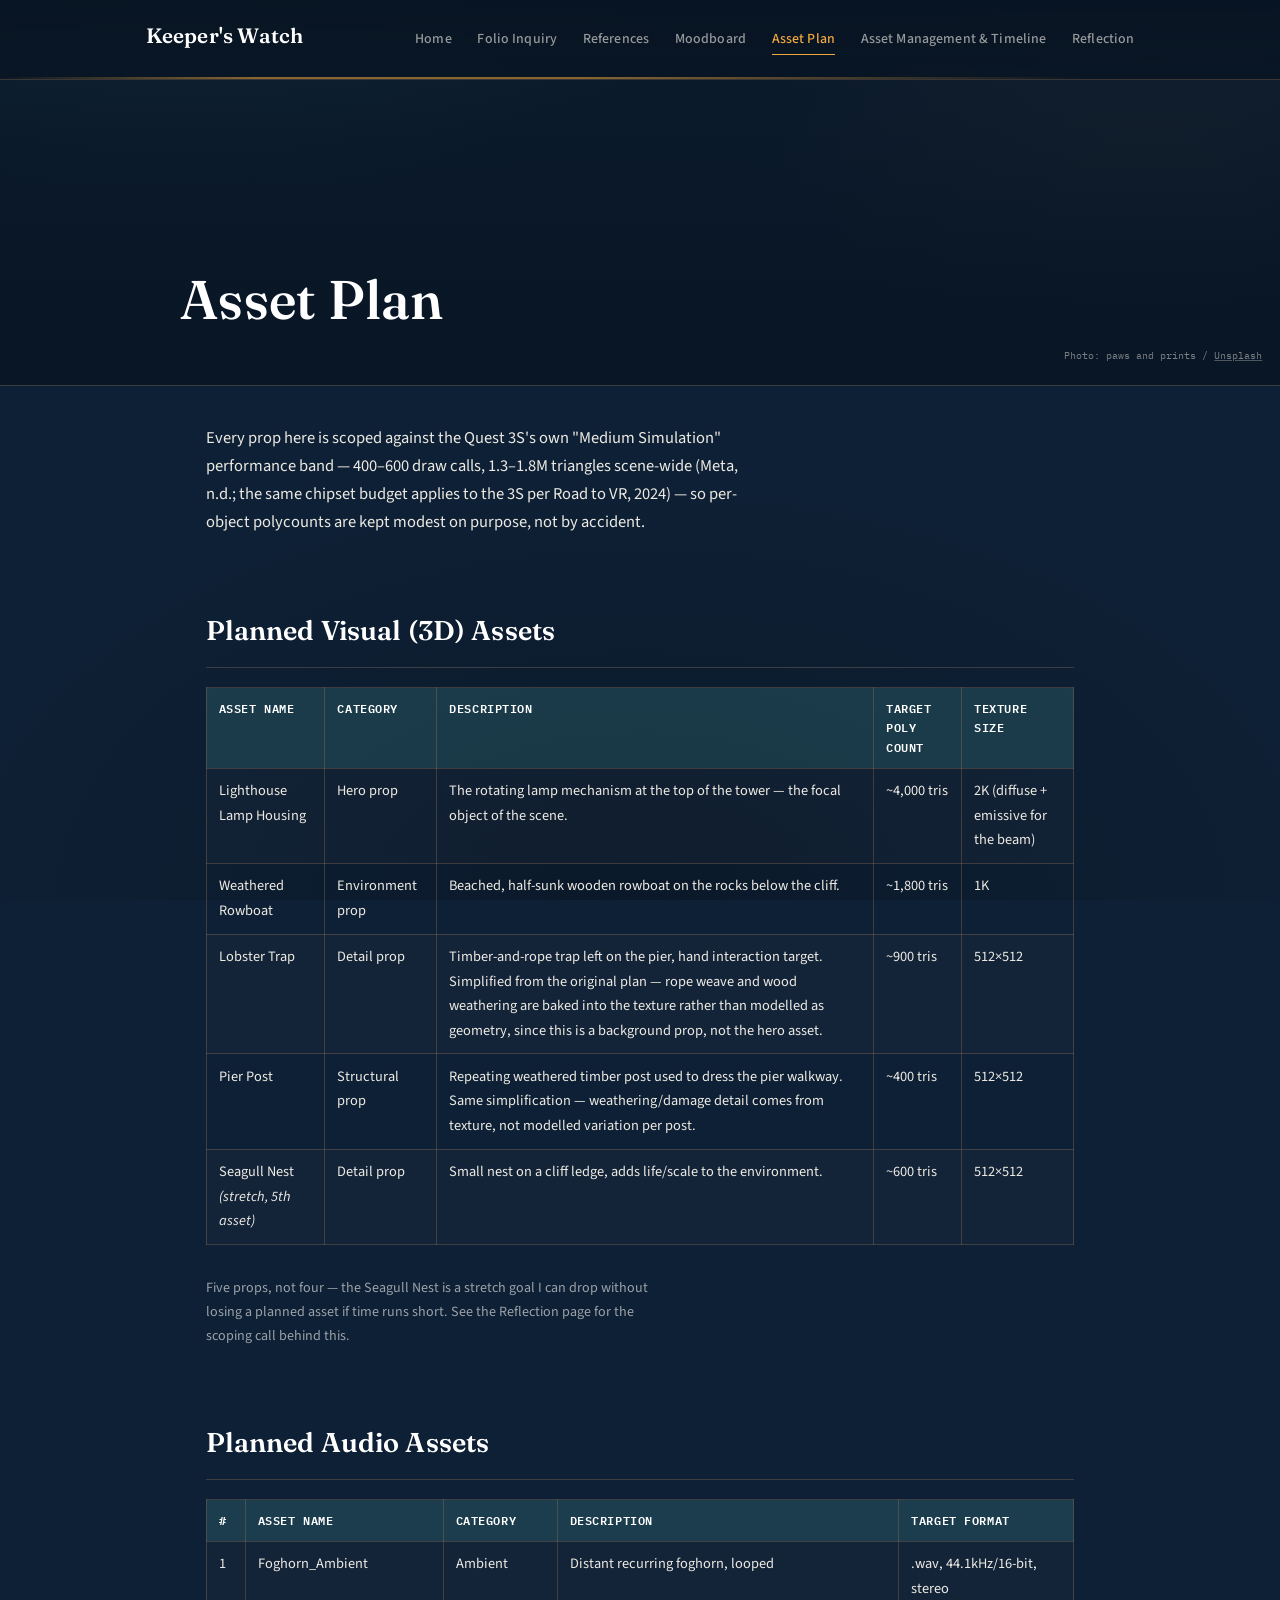
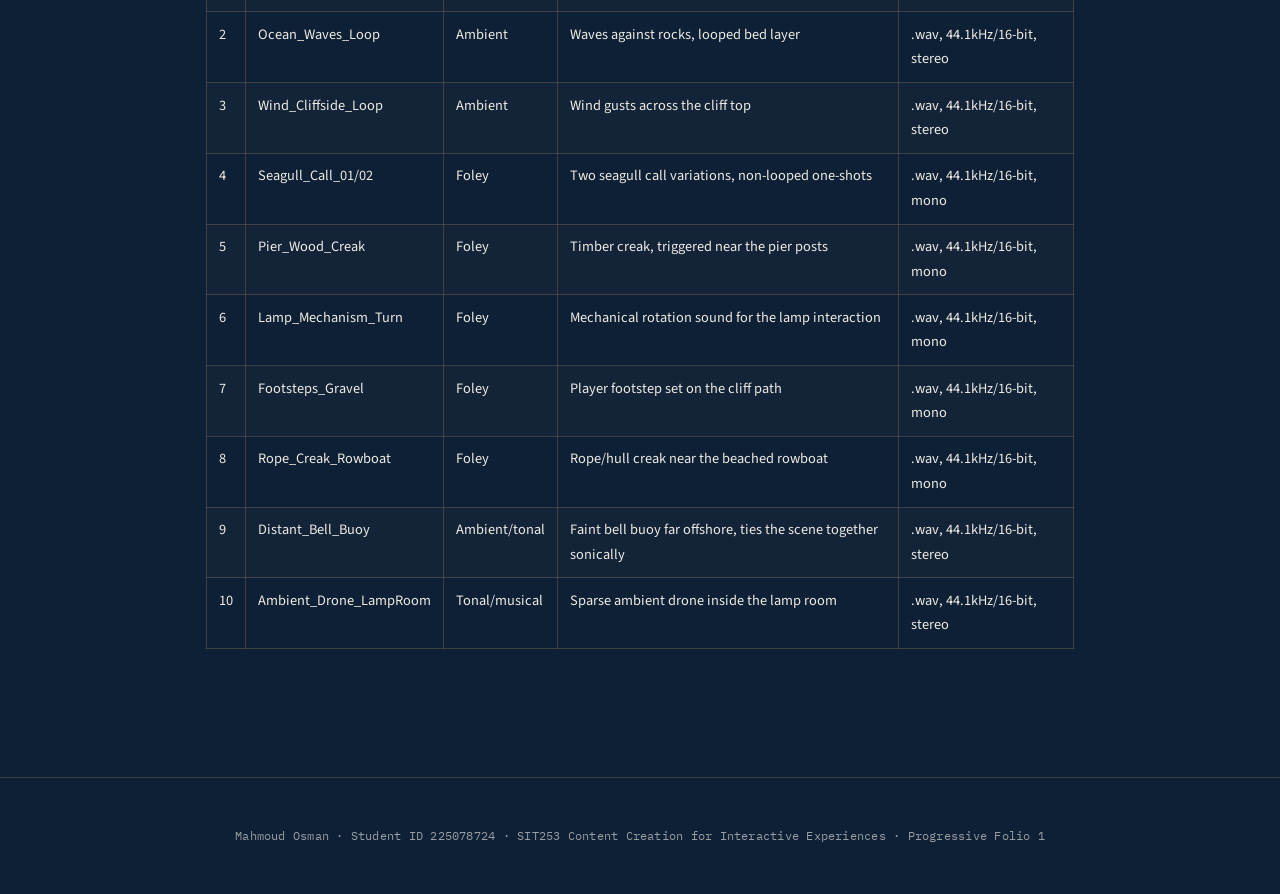
==== asset-plan.html @ 19df6f81 "Cut rubric-facing meta-commentary, reframe as planning content" ====
<!DOCTYPE html>
<html lang="en">
<head>
<meta charset="UTF-8">
<meta name="viewport" content="width=device-width, initial-scale=1.0">
<title>Asset Plan — Keeper's Watch</title>
<link rel="preconnect" href="https://fonts.googleapis.com">
<link href="https://fonts.googleapis.com/css2?family=Fraunces:opsz,wght@9..144,460;9..144,560;9..144,650&family=Source+Sans+3:wght@400;500;600&family=IBM+Plex+Mono:wght@400;500;600&display=swap" rel="stylesheet">
<link rel="stylesheet" href="style.css">
</head>
<body>
<header class="site-header">
  <nav class="site-nav">
    <a class="brand" href="index.html">Keeper's Watch</a>
    <ul>
      <li><a href="index.html">Home</a></li>
      <li><a href="inquiry.html">Folio Inquiry</a></li>
      <li><a href="references.html">References</a></li>
      <li><a href="moodboard.html">Moodboard</a></li>
      <li><a class="current" href="asset-plan.html">Asset Plan</a></li>
      <li><a href="timeline.html">Asset Management &amp; Timeline</a></li>
      <li><a href="reflection.html">Reflection</a></li>
    </ul>
  </nav>
  <div class="beam-rule"></div>
</header>

<section class="photo-hero page" style="background-image:url('https://images.unsplash.com/photo-1767730794811-cdeb9c786f22?w=2200&q=80&fm=jpg&fit=crop');">
  <div class="inner"><h1>Asset Plan</h1></div>
  <p class="photo-credit">Photo: paws and prints / <a href="https://unsplash.com/photos/waves-crashing-against-weathered-posts-on-a-beach-9SLoQWoGScs" target="_blank" rel="noopener">Unsplash</a></p>
</section>

<main class="wrap">
  <p style="margin-top:2.4rem;">Every prop here is scoped against the Quest 3S's own "Medium Simulation" performance band — 400–600 draw calls, 1.3–1.8M triangles scene-wide (Meta, n.d.; the same chipset budget applies to the 3S per Road to VR, 2024) — so per-object polycounts are kept modest on purpose, not by accident.</p>

  <h2>Planned Visual (3D) Assets</h2>
  <table>
    <tr><th>Asset name</th><th>Category</th><th>Description</th><th>Target poly count</th><th>Texture size</th></tr>
    <tr>
      <td>Lighthouse Lamp Housing</td><td>Hero prop</td>
      <td>The rotating lamp mechanism at the top of the tower — the focal object of the scene.</td>
      <td>~4,000 tris</td><td>2K (diffuse + emissive for the beam)</td>
    </tr>
    <tr>
      <td>Weathered Rowboat</td><td>Environment prop</td>
      <td>Beached, half-sunk wooden rowboat on the rocks below the cliff.</td>
      <td>~1,800 tris</td><td>1K</td>
    </tr>
    <tr>
      <td>Lobster Trap</td><td>Detail prop</td>
      <td>Timber-and-rope trap left on the pier, hand interaction target. Simplified from the original plan — rope weave and wood weathering are baked into the texture rather than modelled as geometry, since this is a background prop, not the hero asset.</td>
      <td>~900 tris</td><td>512×512</td>
    </tr>
    <tr>
      <td>Pier Post</td><td>Structural prop</td>
      <td>Repeating weathered timber post used to dress the pier walkway. Same simplification — weathering/damage detail comes from texture, not modelled variation per post.</td>
      <td>~400 tris</td><td>512×512</td>
    </tr>
    <tr>
      <td>Seagull Nest <em>(stretch, 5th asset)</em></td><td>Detail prop</td>
      <td>Small nest on a cliff ledge, adds life/scale to the environment.</td>
      <td>~600 tris</td><td>512×512</td>
    </tr>
  </table>
  <p style="font-size:0.88rem;color:rgba(217,217,217,0.7)">Five props, not four — the Seagull Nest is a stretch goal I can drop without losing a planned asset if time runs short. See the Reflection page for the scoping call behind this.</p>

  <h2>Planned Audio Assets</h2>
  <table>
    <tr><th>#</th><th>Asset name</th><th>Category</th><th>Description</th><th>Target format</th></tr>
    <tr><td>1</td><td>Foghorn_Ambient</td><td>Ambient</td><td>Distant recurring foghorn, looped</td><td>.wav, 44.1kHz/16-bit, stereo</td></tr>
    <tr><td>2</td><td>Ocean_Waves_Loop</td><td>Ambient</td><td>Waves against rocks, looped bed layer</td><td>.wav, 44.1kHz/16-bit, stereo</td></tr>
    <tr><td>3</td><td>Wind_Cliffside_Loop</td><td>Ambient</td><td>Wind gusts across the cliff top</td><td>.wav, 44.1kHz/16-bit, stereo</td></tr>
    <tr><td>4</td><td>Seagull_Call_01/02</td><td>Foley</td><td>Two seagull call variations, non-looped one-shots</td><td>.wav, 44.1kHz/16-bit, mono</td></tr>
    <tr><td>5</td><td>Pier_Wood_Creak</td><td>Foley</td><td>Timber creak, triggered near the pier posts</td><td>.wav, 44.1kHz/16-bit, mono</td></tr>
    <tr><td>6</td><td>Lamp_Mechanism_Turn</td><td>Foley</td><td>Mechanical rotation sound for the lamp interaction</td><td>.wav, 44.1kHz/16-bit, mono</td></tr>
    <tr><td>7</td><td>Footsteps_Gravel</td><td>Foley</td><td>Player footstep set on the cliff path</td><td>.wav, 44.1kHz/16-bit, mono</td></tr>
    <tr><td>8</td><td>Rope_Creak_Rowboat</td><td>Foley</td><td>Rope/hull creak near the beached rowboat</td><td>.wav, 44.1kHz/16-bit, mono</td></tr>
    <tr><td>9</td><td>Distant_Bell_Buoy</td><td>Ambient/tonal</td><td>Faint bell buoy far offshore, ties the scene together sonically</td><td>.wav, 44.1kHz/16-bit, stereo</td></tr>
    <tr><td>10</td><td>Ambient_Drone_LampRoom</td><td>Tonal/musical</td><td>Sparse ambient drone inside the lamp room</td><td>.wav, 44.1kHz/16-bit, stereo</td></tr>
  </table>
</main>

<footer class="site-footer">
  Mahmoud Osman · Student ID 225078724 · SIT253 Content Creation for Interactive Experiences · Progressive Folio 1
</footer>
</body>
</html>
---- style.css ----
:root {
  --ground: #0E2035;
  --panel: #16314B;
  --panel-light: #1F3F5C;
  --ink: #081422;
  --teal: #4FA3A6;
  --teal-dim: rgba(79,163,166,0.22);
  --fog: #EDEAE3;
  --fog-dim: rgba(237,234,227,0.62);
  --amber: #F0A93E;
  --amber-soft: rgba(240,169,62,0.16);
  --brown: #A47C5A;
  --brown-line: rgba(164,124,90,0.32);

  --display: 'Fraunces', Georgia, serif;
  --body: 'Source Sans 3', -apple-system, Segoe UI, sans-serif;
  --mono: 'IBM Plex Mono', 'Courier New', monospace;
}

* { box-sizing: border-box; }

body {
  margin: 0;
  color: var(--fog);
  font-family: var(--body);
  font-size: 16.5px;
  line-height: 1.7;
  background-color: var(--ground);
  background-image:
    radial-gradient(ellipse 900px 500px at 15% -10%, rgba(79,163,166,0.14), transparent 60%),
    radial-gradient(ellipse 700px 400px at 90% 15%, rgba(240,169,62,0.06), transparent 55%),
    radial-gradient(ellipse 1000px 600px at 50% 100%, rgba(8,20,34,0.6), transparent 70%);
  background-attachment: fixed;
}

h1, h2, h3, h4 {
  font-family: var(--display);
  color: #fff;
  font-weight: 600;
  font-optical-sizing: auto;
  text-wrap: balance;
  letter-spacing: 0.005em;
}

h1 { font-size: clamp(2.4rem, 5vw, 3.4rem); margin: 0 0 0.25em; font-weight: 560; }
h2 {
  font-size: 1.7rem;
  margin-top: 2.6em;
  margin-bottom: 0.7em;
  padding-bottom: 0.5em;
  border-bottom: 1px solid var(--brown-line);
  display: flex; align-items: baseline; gap: 0.6em;
}
h3 { font-size: 1.2rem; color: var(--amber); font-weight: 600; margin: 1.6em 0 0.5em; }

p { max-width: 68ch; }
main.wrap p, main.wrap li { max-width: 68ch; }

a { color: var(--amber); text-decoration-color: rgba(240,169,62,0.4); }
a:hover { color: #fff; text-decoration-color: #fff; }

.wrap { max-width: 920px; margin: 0 auto; padding: 0 1.6rem 6rem; }

header.site-header {
  background: linear-gradient(180deg, rgba(8,20,34,0.96), rgba(8,20,34,0.88));
  backdrop-filter: blur(6px);
  position: sticky; top: 0; z-index: 10;
  border-bottom: 1px solid var(--brown-line);
}

.beam-rule {
  height: 2px;
  background: linear-gradient(90deg, transparent, var(--amber) 20%, var(--amber) 45%, transparent 85%);
  opacity: 0.55;
}

nav.site-nav {
  max-width: 1040px;
  margin: 0 auto;
  display: flex;
  align-items: baseline;
  justify-content: space-between;
  padding: 1.15rem 1.6rem;
  flex-wrap: wrap;
  gap: 0.6rem 1.6rem;
}

nav.site-nav .brand {
  font-family: var(--display);
  font-size: 1.3rem;
  font-weight: 600;
  color: #fff;
  text-decoration: none;
  white-space: nowrap;
  letter-spacing: 0.01em;
}
nav.site-nav .brand:hover { color: var(--amber); }

nav.site-nav ul {
  list-style: none;
  display: flex;
  align-items: baseline;
  gap: 1.6rem;
  margin: 0; padding: 0;
  flex-wrap: wrap;
  font-family: var(--body);
}

nav.site-nav a {
  position: relative;
  text-decoration: none;
  color: var(--fog-dim);
  font-size: 0.87rem;
  font-weight: 500;
  letter-spacing: 0.01em;
  padding-bottom: 0.3rem;
}
nav.site-nav a.current { color: var(--amber); }
nav.site-nav a.current::after {
  content: '';
  position: absolute; left: 0; right: 0; bottom: -0.05rem;
  height: 1px;
  background: var(--amber);
}
nav.site-nav a:hover { color: #fff; }

.photo-hero {
  position: relative;
  overflow: hidden;
  border-bottom: 1px solid var(--brown-line);
  background-size: cover;
  background-position: center;
}
.photo-hero::before {
  content: '';
  position: absolute; inset: 0;
  background: linear-gradient(180deg, rgba(8,20,34,0.5) 0%, rgba(8,20,34,0.86) 90%);
}
.photo-hero .inner { position: relative; z-index: 1; width: 100%; }

.photo-hero.home {
  min-height: 66vh;
  display: flex; align-items: center; justify-content: center;
  text-align: center;
  padding: 4rem 1.6rem;
}
.photo-hero.home .inner { max-width: 640px; }

.photo-hero.page {
  min-height: 34vh;
  display: flex; align-items: flex-end;
  padding: 3.2rem 1.6rem 2.4rem;
}
.photo-hero.page .inner { max-width: 920px; margin: 0 auto; }
.photo-hero.page h1 { margin: 0; }

.photo-credit {
  position: absolute; z-index: 2;
  right: 1.1rem; bottom: 0.65rem;
  font-family: var(--mono);
  font-size: 0.64rem;
  color: rgba(237,234,227,0.5);
}
.photo-credit a { color: inherit; text-decoration: underline; text-decoration-color: rgba(237,234,227,0.3); }
.photo-credit a:hover { color: var(--amber); }

.hero {
  position: relative;
  padding: 6rem 1.6rem 4rem;
  text-align: center;
  overflow: hidden;
  border-bottom: 1px solid var(--brown-line);
}

.hero .sweep {
  position: absolute;
  inset: -20% -10% auto -10%;
  height: 140%;
  background: conic-gradient(from 200deg at 50% 0%, transparent 0deg, rgba(240,169,62,0.16) 8deg, transparent 20deg, transparent 360deg);
  animation: sweep 14s linear infinite;
  pointer-events: none;
}
@keyframes sweep {
  from { transform: rotate(0deg); }
  to { transform: rotate(360deg); }
}
@media (prefers-reduced-motion: reduce) {
  .hero .sweep { animation: none; }
}

.hero .inner { position: relative; z-index: 1; }

.hero p.tagline {
  max-width: 600px;
  margin: 0 auto;
  color: var(--fog);
  font-size: 1.12rem;
}

.hero .meta {
  margin: 1.7rem auto 0;
  max-width: 460px;
  font-family: var(--mono);
  font-size: 0.74rem;
  color: var(--fog-dim);
  letter-spacing: 0.08em;
  text-transform: uppercase;
  text-align: center;
}

table {
  width: 100%;
  border-collapse: collapse;
  margin: 1.2rem 0 2rem;
  font-size: 0.9rem;
}

th, td {
  border: 1px solid var(--brown-line);
  padding: 0.65rem 0.75rem;
  text-align: left;
  vertical-align: top;
}

th {
  background: var(--teal-dim);
  color: #fff;
  font-family: var(--mono);
  font-size: 0.72rem;
  letter-spacing: 0.05em;
  text-transform: uppercase;
  font-weight: 600;
}

tr:nth-child(even) td { background: rgba(255,255,255,0.02); }
td:has(code), td.num { font-family: var(--mono); font-variant-numeric: tabular-nums; }

.callout {
  background: var(--teal-dim);
  border-left: 3px solid var(--teal);
  padding: 1rem 1.3rem;
  border-radius: 6px;
  margin: 1.4rem 0;
  font-size: 0.95rem;
}

.placeholder {
  background: var(--amber-soft);
  border: 1px dashed rgba(240,169,62,0.5);
  border-radius: 6px;
  padding: 1.5rem;
  text-align: center;
  color: var(--fog-dim);
  font-size: 0.88rem;
  margin: 1.2rem 0 2.2rem;
}

.swatches { display: flex; flex-wrap: wrap; gap: 1.1rem; margin: 1.6rem 0 2.2rem; }
.swatch { width: 140px; }
.swatch .chip { height: 68px; border-radius: 6px; margin-bottom: 0.5rem; border: 1px solid rgba(255,255,255,0.14); }
.swatch code { font-family: var(--mono); font-size: 0.74rem; color: var(--fog-dim); }
.swatch .label { font-size: 0.85rem; color: #fff; font-family: var(--body); }

.sonic-row {
  display: grid;
  grid-template-columns: 1fr 1fr;
  gap: 1rem;
  border: 1px solid var(--brown-line);
  border-left: 2px solid var(--teal);
  border-radius: 6px;
  padding: 1.1rem 1.3rem;
  margin-bottom: 1rem;
  align-items: center;
}
.sonic-row .visual { color: #fff; font-family: var(--display); font-size: 1.15rem; }
.sonic-row .cat { color: var(--amber); font-family: var(--mono); font-size: 0.7rem; text-transform: uppercase; letter-spacing: 0.07em; }

.tree-wrap { overflow-x: auto; }
pre.tree {
  background: var(--ink);
  border: 1px solid var(--brown-line);
  border-radius: 6px;
  padding: 1.3rem;
  font-family: var(--mono);
  font-size: 0.83rem;
  color: var(--fog);
  line-height: 1.55;
}

.status-due { color: var(--amber); font-weight: 600; font-family: var(--mono); font-size: 0.85em; letter-spacing: 0.02em; }

.ref-list p { margin: 0 0 1.2em; padding-left: 1.7em; text-indent: -1.7em; font-size: 0.93rem; max-width: none; }

footer.site-footer {
  text-align: center;
  padding: 3rem 1.6rem;
  font-family: var(--mono);
  font-size: 0.72rem;
  letter-spacing: 0.02em;
  color: var(--fog-dim);
  border-top: 1px solid var(--brown-line);
}

@media (max-width: 640px) {
  nav.site-nav ul { gap: 0.8rem 1rem; }
  .hero { padding: 4rem 1.2rem 3rem; }
}
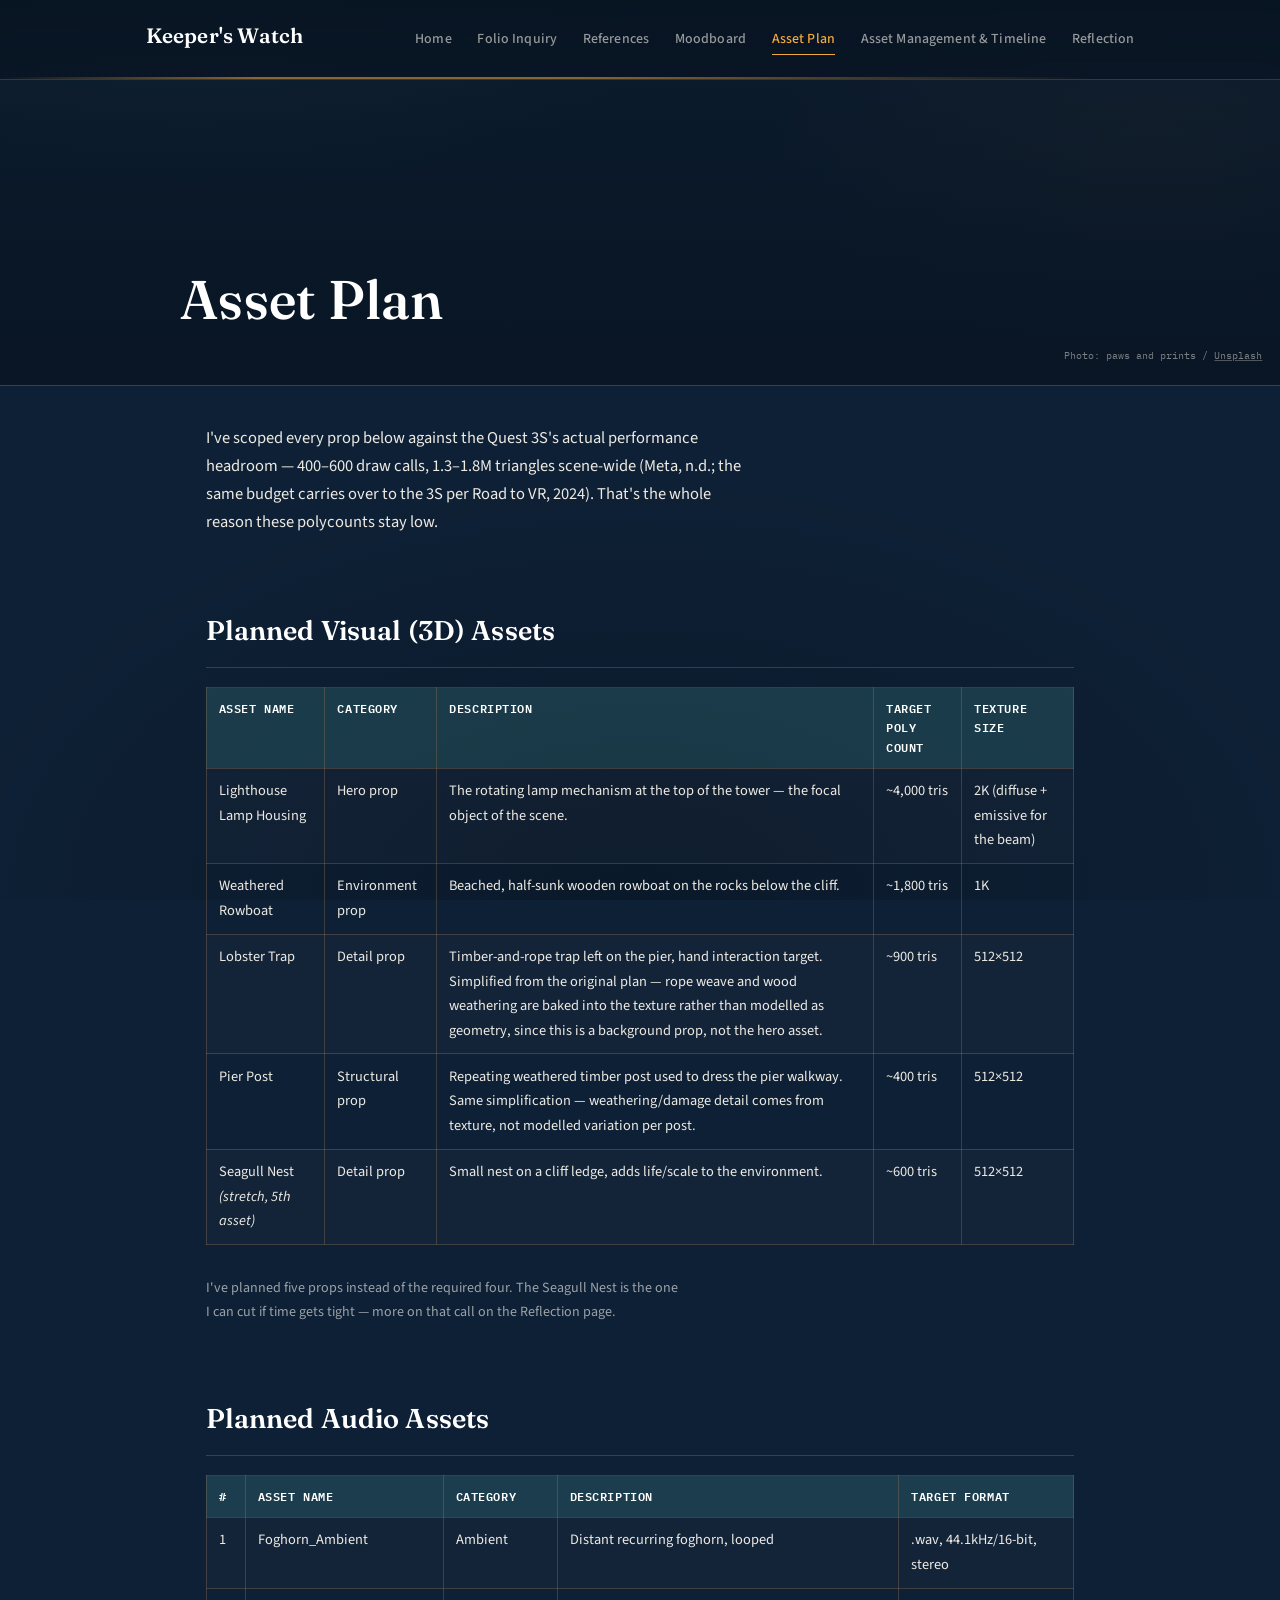
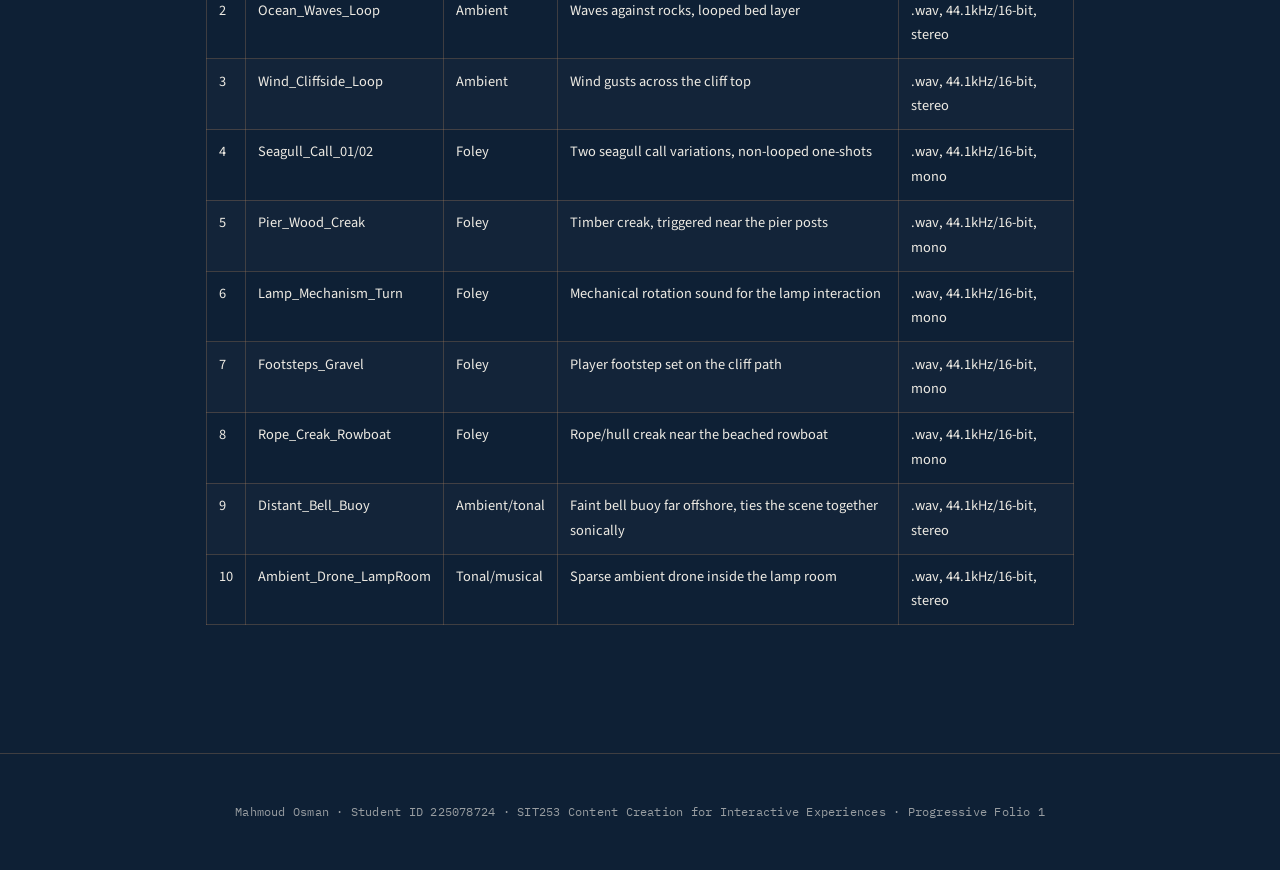
==== commit a71cbf5f: "Rewrite stiff/AI-sounding lines into natural first-person voice" ====
--- a/asset-plan.html
+++ b/asset-plan.html
@@ -31,7 +31,7 @@
 </section>
 
 <main class="wrap">
-  <p style="margin-top:2.4rem;">Every prop here is scoped against the Quest 3S's own "Medium Simulation" performance band — 400–600 draw calls, 1.3–1.8M triangles scene-wide (Meta, n.d.; the same chipset budget applies to the 3S per Road to VR, 2024) — so per-object polycounts are kept modest on purpose, not by accident.</p>
+  <p style="margin-top:2.4rem;">I've scoped every prop below against the Quest 3S's actual performance headroom — 400–600 draw calls, 1.3–1.8M triangles scene-wide (Meta, n.d.; the same budget carries over to the 3S per Road to VR, 2024). That's the whole reason these polycounts stay low.</p>
 
   <h2>Planned Visual (3D) Assets</h2>
   <table>
@@ -62,7 +62,7 @@
       <td>~600 tris</td><td>512×512</td>
     </tr>
   </table>
-  <p style="font-size:0.88rem;color:rgba(217,217,217,0.7)">Five props, not four — the Seagull Nest is a stretch goal I can drop without losing a planned asset if time runs short. See the Reflection page for the scoping call behind this.</p>
+  <p style="font-size:0.88rem;color:rgba(217,217,217,0.7)">I've planned five props instead of the required four. The Seagull Nest is the one I can cut if time gets tight — more on that call on the Reflection page.</p>
 
   <h2>Planned Audio Assets</h2>
   <table>
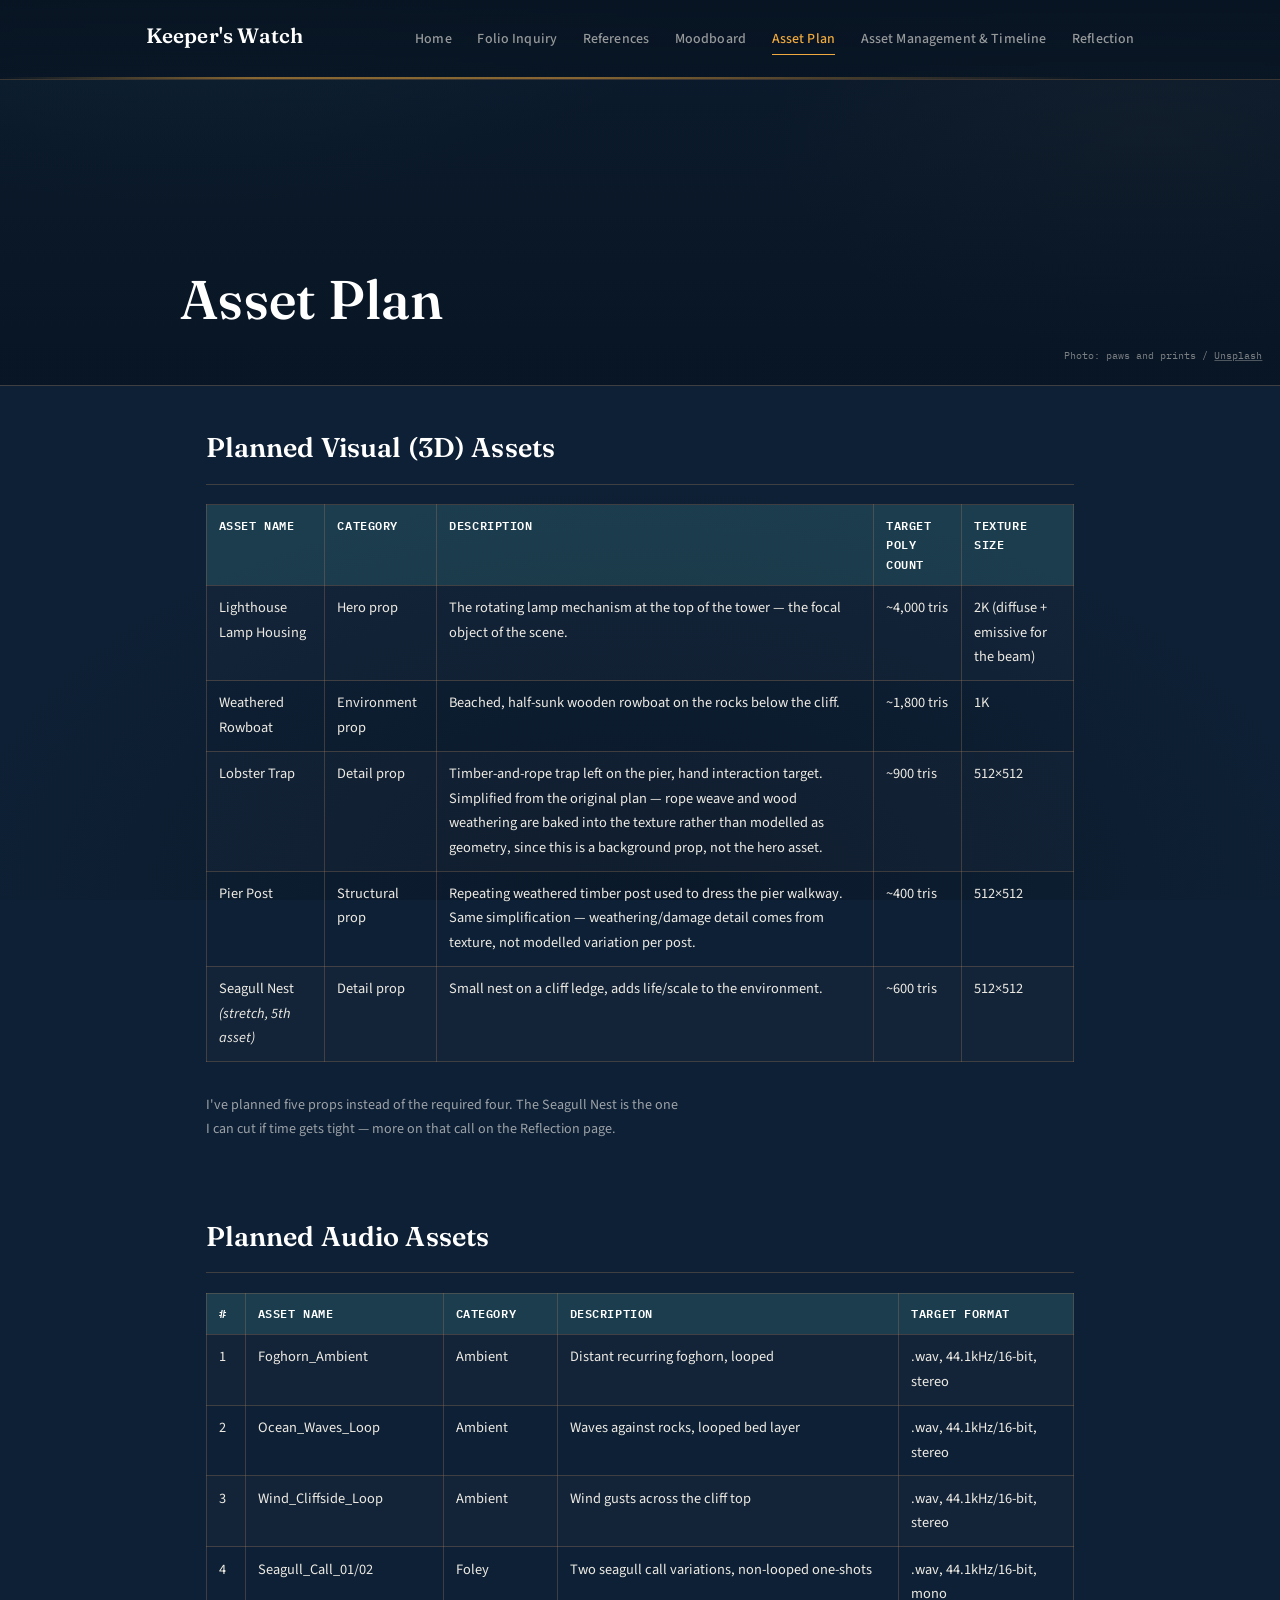
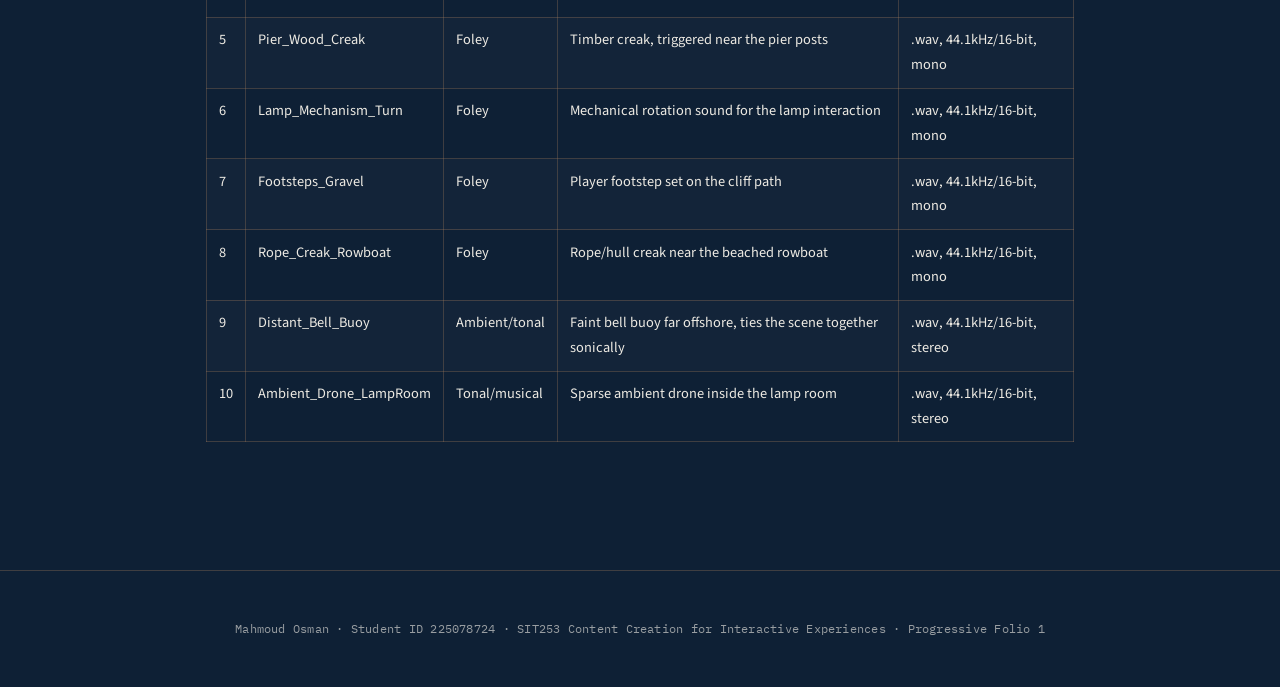
==== commit 57238e4a: "Remove redundant asset-plan intro, fix moodboard phrasing and dangling cross-ref" ====
--- a/asset-plan.html
+++ b/asset-plan.html
@@ -31,9 +31,7 @@
 </section>
 
 <main class="wrap">
-  <p style="margin-top:2.4rem;">I've scoped every prop below against the Quest 3S's actual performance headroom — 400–600 draw calls, 1.3–1.8M triangles scene-wide (Meta, n.d.; the same budget carries over to the 3S per Road to VR, 2024). That's the whole reason these polycounts stay low.</p>
-
-  <h2>Planned Visual (3D) Assets</h2>
+  <h2 style="margin-top:2.4rem;">Planned Visual (3D) Assets</h2>
   <table>
     <tr><th>Asset name</th><th>Category</th><th>Description</th><th>Target poly count</th><th>Texture size</th></tr>
     <tr>
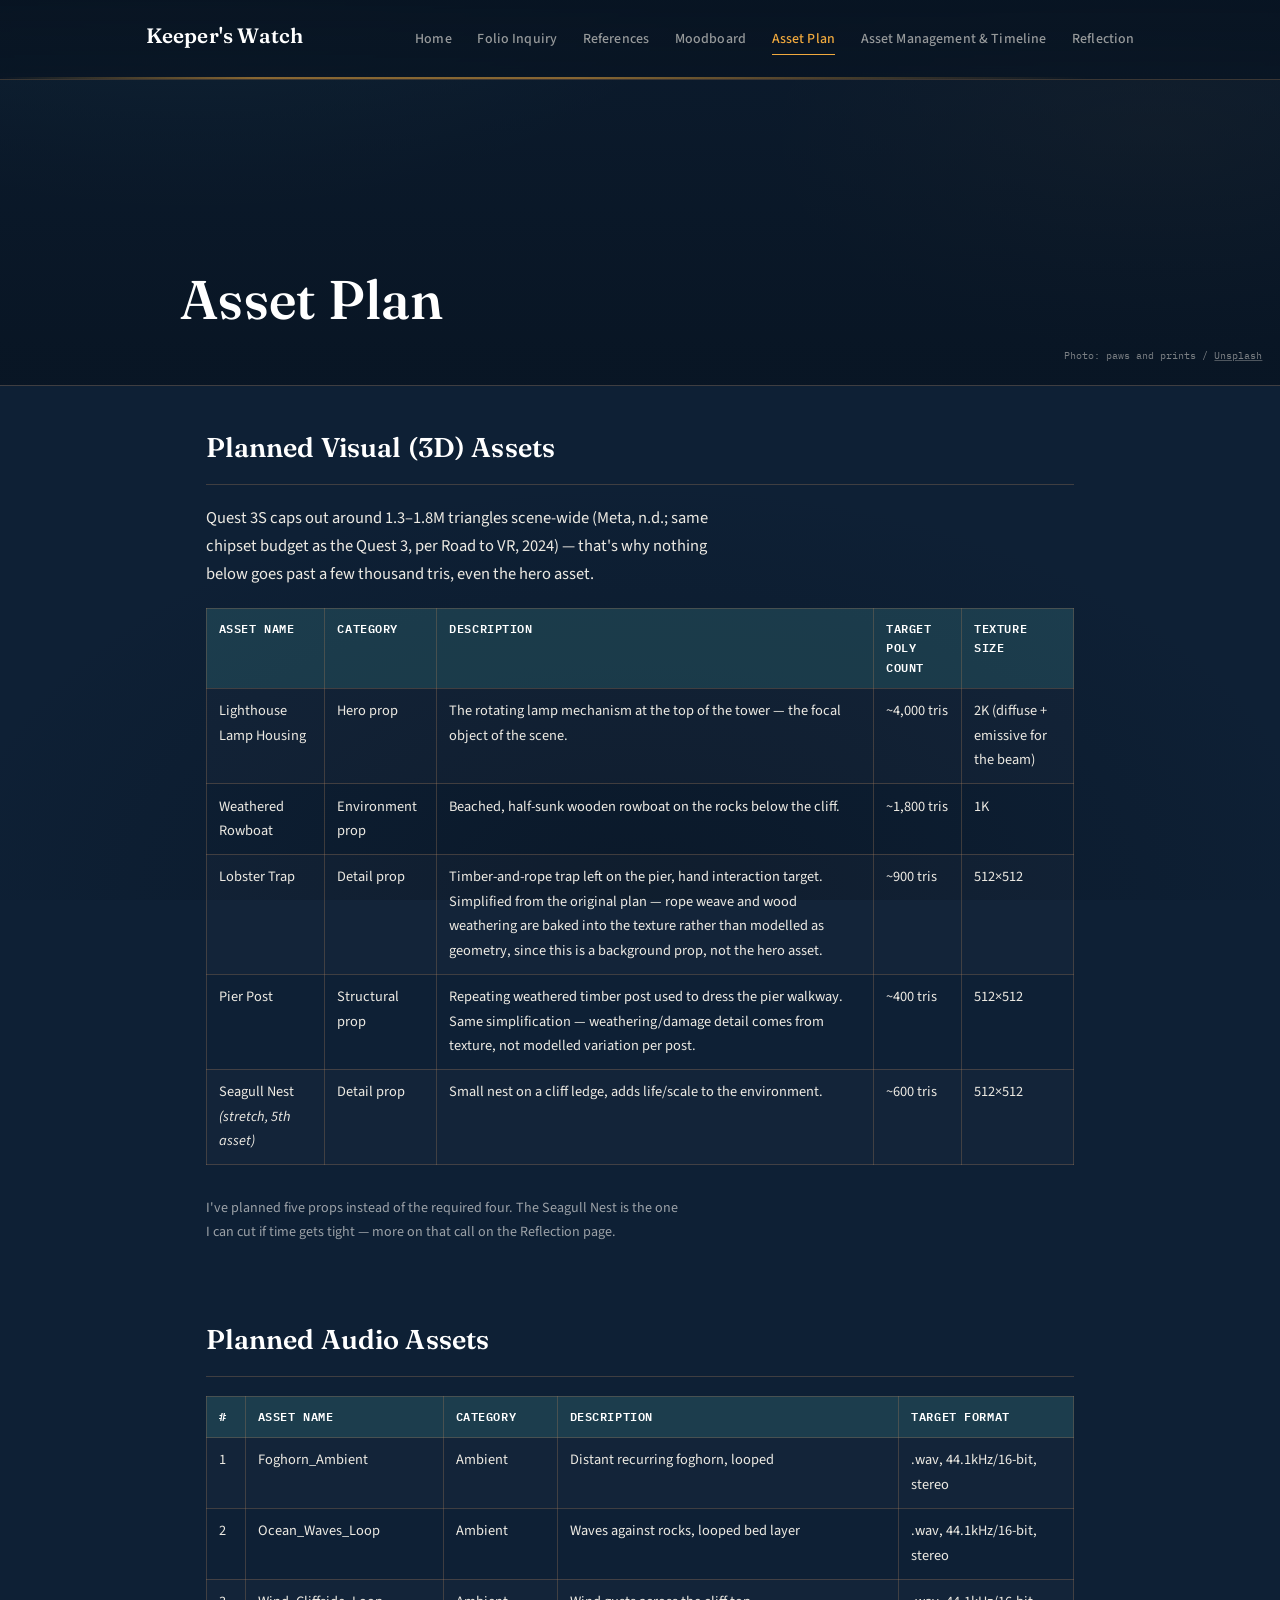
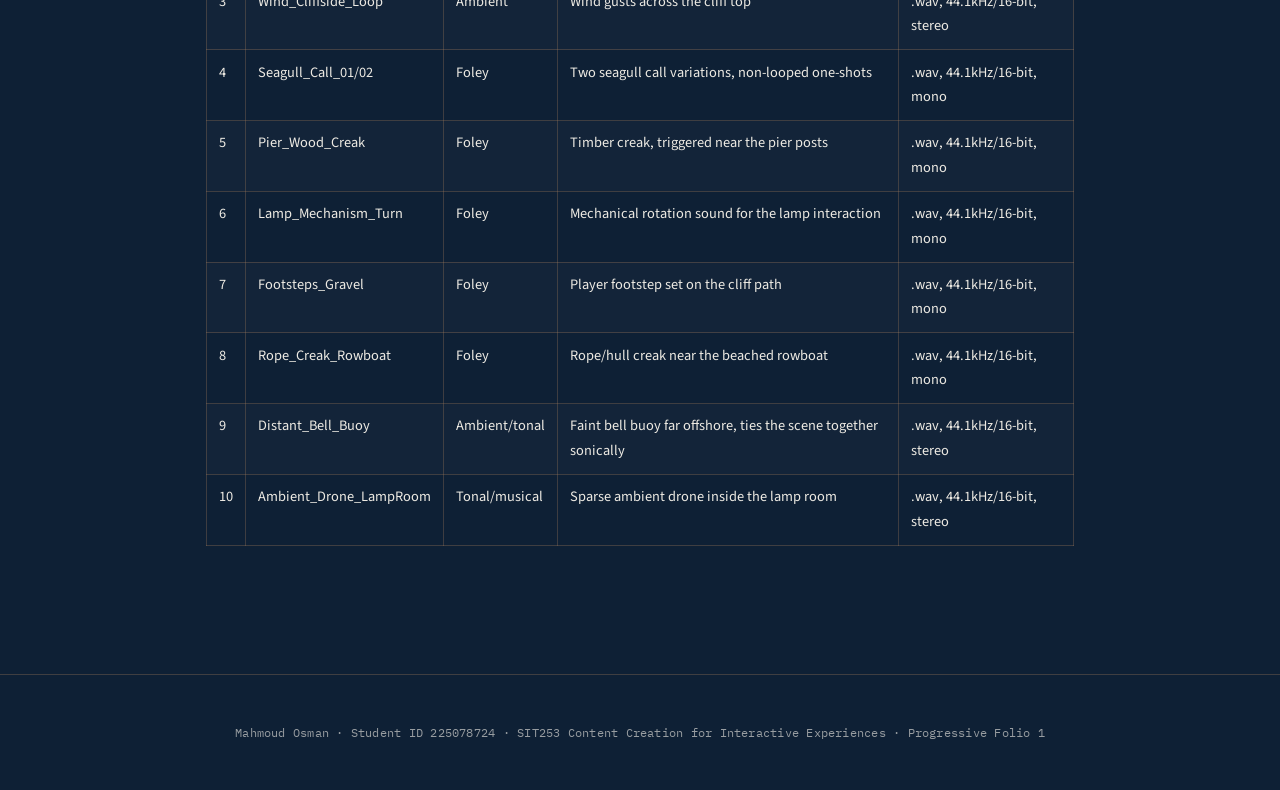
==== commit 5b960f38: "Add real visual moodboard image grid, verify sonic licences, per-source reference notes, re-add poly" ====
--- a/asset-plan.html
+++ b/asset-plan.html
@@ -32,6 +32,7 @@
 
 <main class="wrap">
   <h2 style="margin-top:2.4rem;">Planned Visual (3D) Assets</h2>
+  <p>Quest 3S caps out around 1.3–1.8M triangles scene-wide (Meta, n.d.; same chipset budget as the Quest 3, per Road to VR, 2024) — that's why nothing below goes past a few thousand tris, even the hero asset.</p>
   <table>
     <tr><th>Asset name</th><th>Category</th><th>Description</th><th>Target poly count</th><th>Texture size</th></tr>
     <tr>
--- a/style.css
+++ b/style.css
@@ -255,6 +255,27 @@
   margin: 1.2rem 0 2.2rem;
 }
 
+.moodboard-grid {
+  display: grid;
+  grid-template-columns: repeat(auto-fit, minmax(200px, 1fr));
+  gap: 1rem;
+  margin: 1.4rem 0 2rem;
+}
+.moodboard-item {
+  border: 1px solid var(--brown-line);
+  border-radius: 6px;
+  overflow: hidden;
+  background: var(--panel);
+}
+.moodboard-item img { display: block; width: 100%; height: 190px; object-fit: cover; }
+.moodboard-item .cap {
+  padding: 0.7rem 0.85rem;
+  font-size: 0.8rem;
+  color: var(--fog-dim);
+}
+.moodboard-item .cap strong { color: #fff; display: block; font-size: 0.82rem; margin-bottom: 0.15rem; }
+.moodboard-item .cap a { font-size: 0.72rem; }
+
 .swatches { display: flex; flex-wrap: wrap; gap: 1.1rem; margin: 1.6rem 0 2.2rem; }
 .swatch { width: 140px; }
 .swatch .chip { height: 68px; border-radius: 6px; margin-bottom: 0.5rem; border: 1px solid rgba(255,255,255,0.14); }
@@ -289,7 +310,17 @@
 
 .status-due { color: var(--amber); font-weight: 600; font-family: var(--mono); font-size: 0.85em; letter-spacing: 0.02em; }
 
-.ref-list p { margin: 0 0 1.2em; padding-left: 1.7em; text-indent: -1.7em; font-size: 0.93rem; max-width: none; }
+.ref-list p { margin: 0 0 0.3em; padding-left: 1.7em; text-indent: -1.7em; font-size: 0.93rem; max-width: none; }
+.ref-list p.ref-note {
+  padding-left: 1.7em;
+  text-indent: 0;
+  margin: 0 0 1.4em;
+  font-size: 0.86rem;
+  color: var(--fog-dim);
+  border-left: 2px solid var(--teal-dim);
+  padding-left: 1rem;
+  margin-left: 1.7em;
+}
 
 footer.site-footer {
   text-align: center;
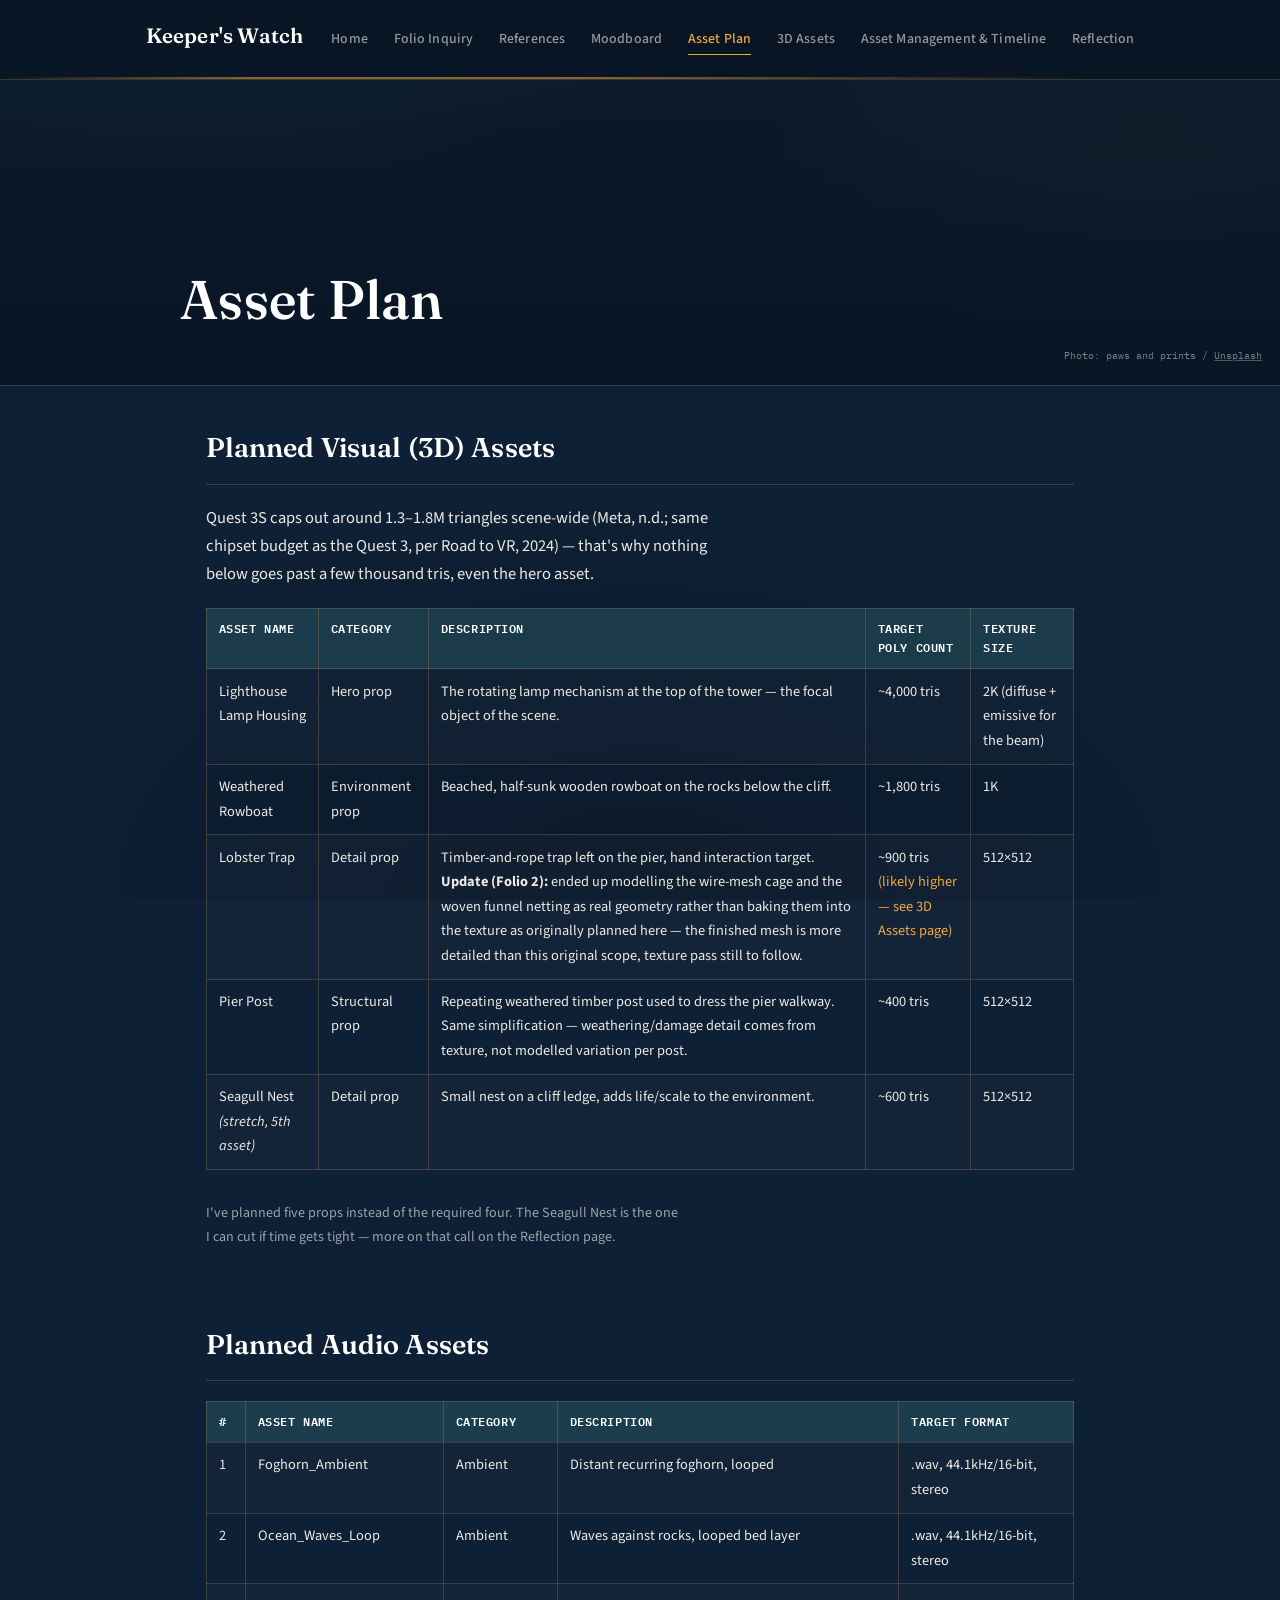
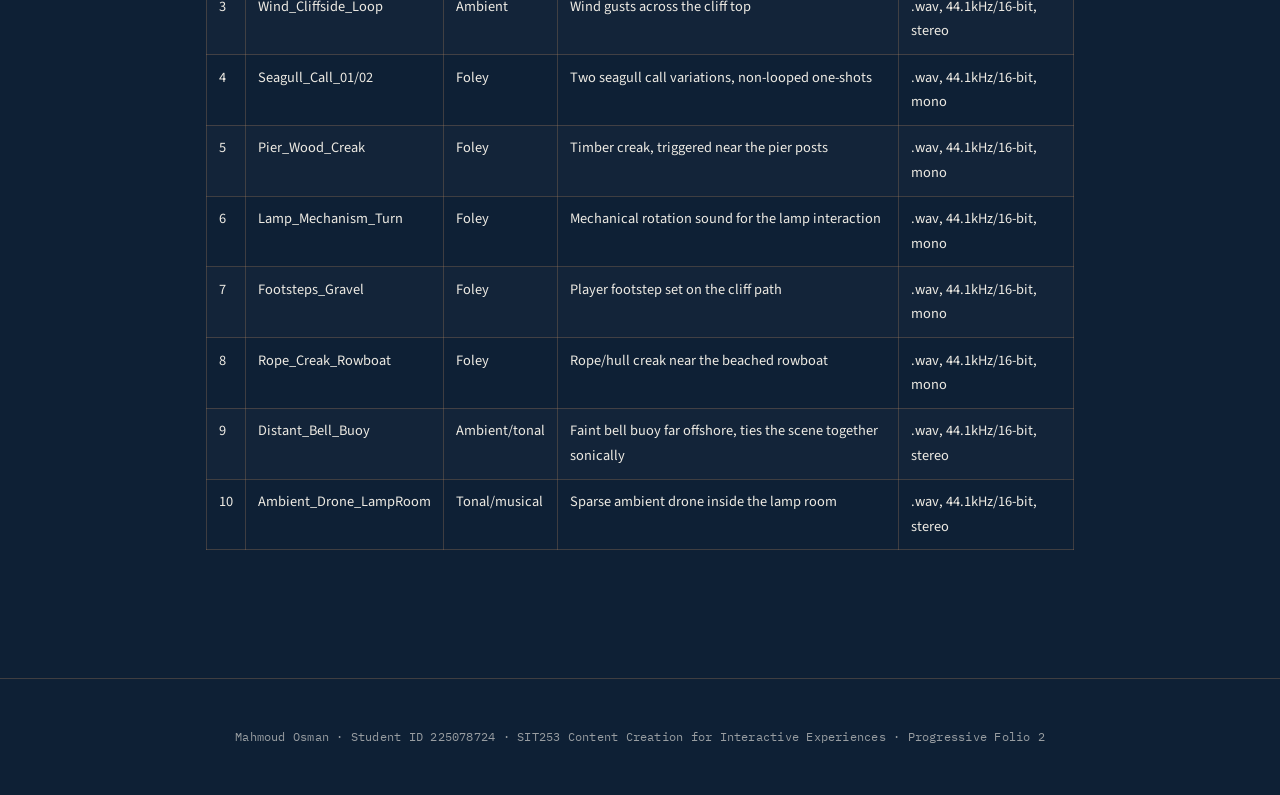
==== commit 977cfd97: "Add Progressive Folio 2 content: 3D Assets dev-process galleries, timeline/asset-plan updates, refle" ====
--- a/asset-plan.html
+++ b/asset-plan.html
@@ -18,6 +18,7 @@
       <li><a href="references.html">References</a></li>
       <li><a href="moodboard.html">Moodboard</a></li>
       <li><a class="current" href="asset-plan.html">Asset Plan</a></li>
+      <li><a href="assets.html">3D Assets</a></li>
       <li><a href="timeline.html">Asset Management &amp; Timeline</a></li>
       <li><a href="reflection.html">Reflection</a></li>
     </ul>
@@ -47,8 +48,8 @@
     </tr>
     <tr>
       <td>Lobster Trap</td><td>Detail prop</td>
-      <td>Timber-and-rope trap left on the pier, hand interaction target. Simplified from the original plan — rope weave and wood weathering are baked into the texture rather than modelled as geometry, since this is a background prop, not the hero asset.</td>
-      <td>~900 tris</td><td>512×512</td>
+      <td>Timber-and-rope trap left on the pier, hand interaction target. <strong>Update (Folio 2):</strong> ended up modelling the wire-mesh cage and the woven funnel netting as real geometry rather than baking them into the texture as originally planned here — the finished mesh is more detailed than this original scope, texture pass still to follow.</td>
+      <td>~900 tris <span style="color:var(--amber)">(likely higher — see 3D Assets page)</span></td><td>512×512</td>
     </tr>
     <tr>
       <td>Pier Post</td><td>Structural prop</td>
@@ -80,7 +81,7 @@
 </main>
 
 <footer class="site-footer">
-  Mahmoud Osman · Student ID 225078724 · SIT253 Content Creation for Interactive Experiences · Progressive Folio 1
+  Mahmoud Osman · Student ID 225078724 · SIT253 Content Creation for Interactive Experiences · Progressive Folio 2
 </footer>
 </body>
 </html>
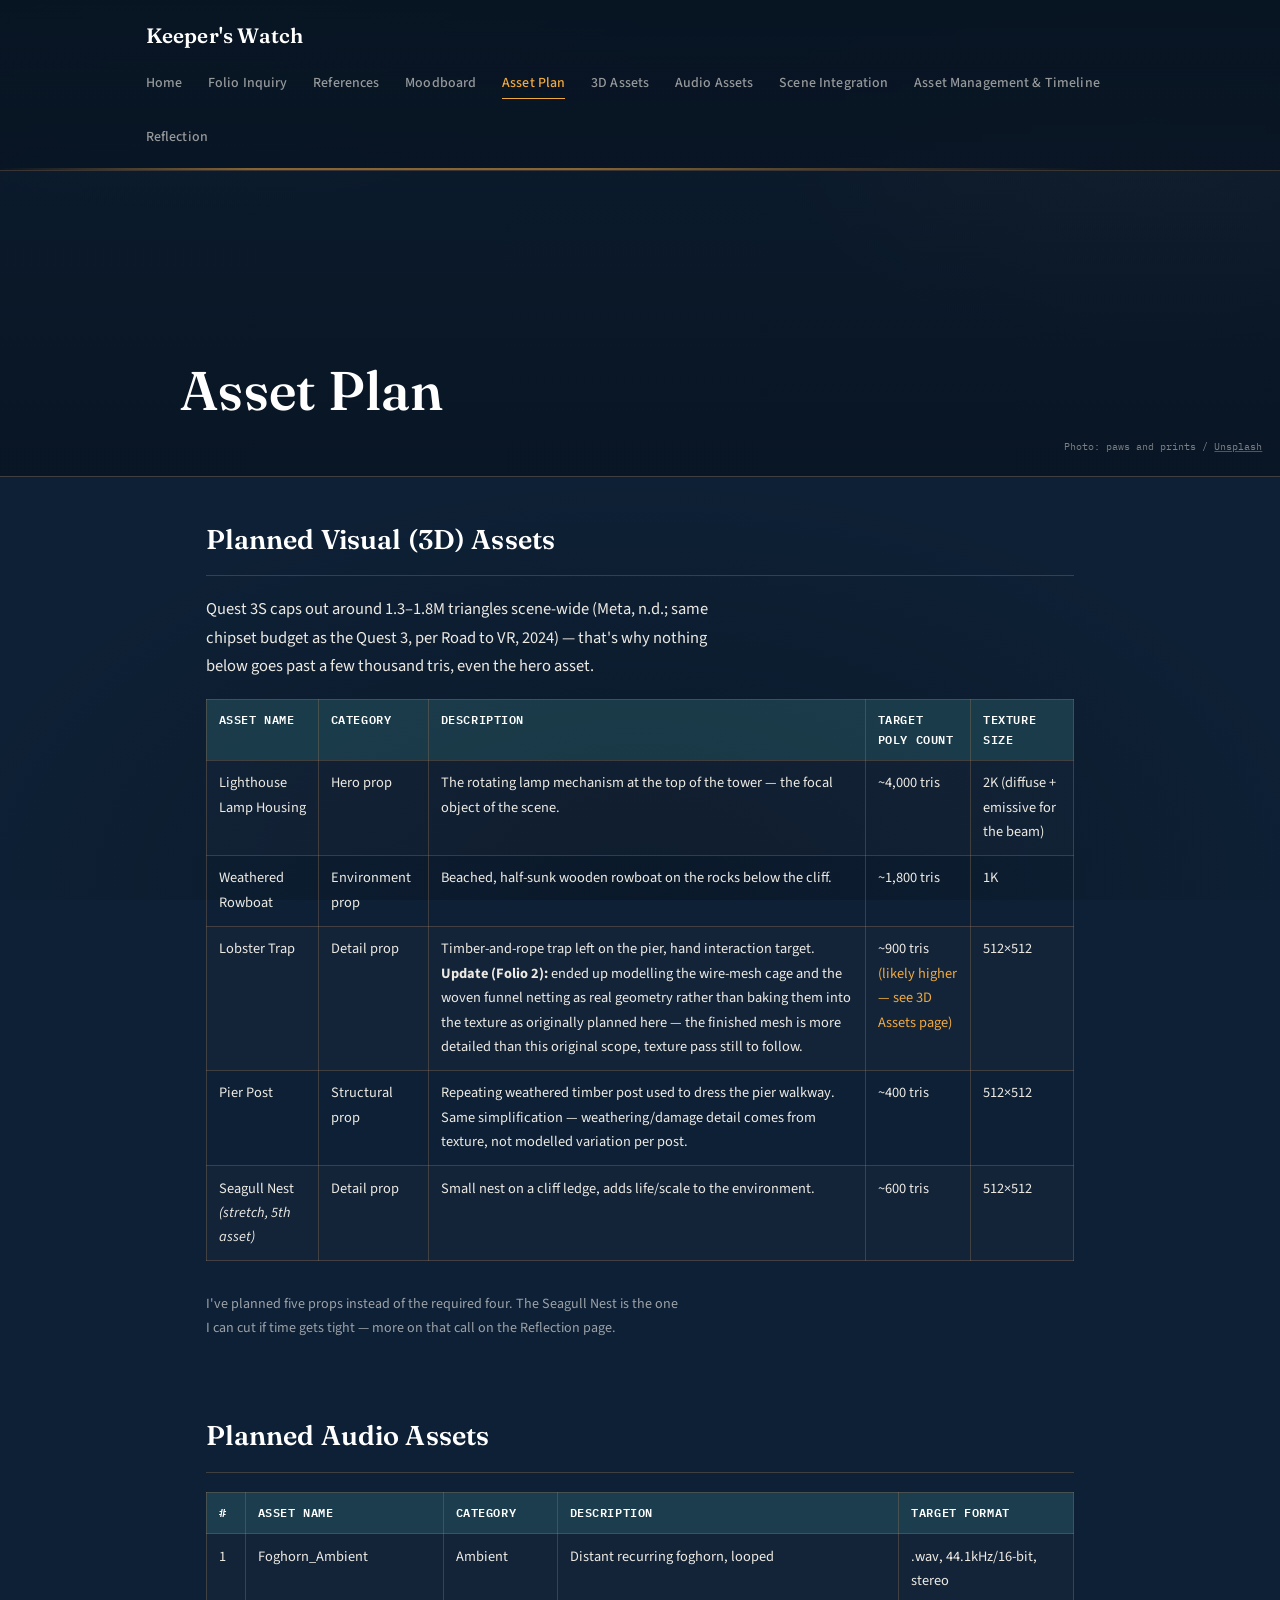
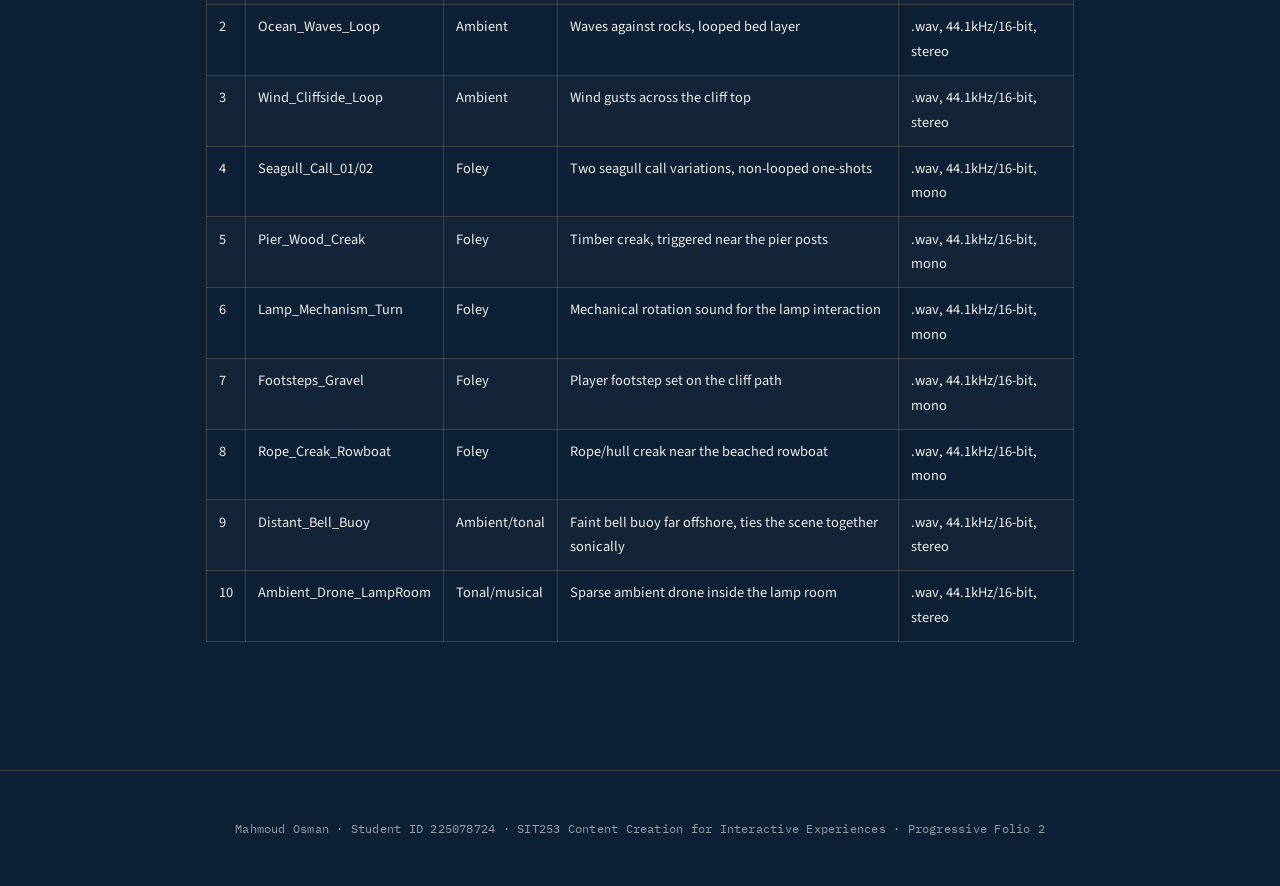
==== commit 2790225f: "Final Folio: all 4 models, 8 audio assets, Scene Integration, Reflection - Lobster Trap: finished te" ====
--- a/asset-plan.html
+++ b/asset-plan.html
@@ -19,6 +19,8 @@
       <li><a href="moodboard.html">Moodboard</a></li>
       <li><a class="current" href="asset-plan.html">Asset Plan</a></li>
       <li><a href="assets.html">3D Assets</a></li>
+      <li><a href="audio.html">Audio Assets</a></li>
+      <li><a href="scene-integration.html">Scene Integration</a></li>
       <li><a href="timeline.html">Asset Management &amp; Timeline</a></li>
       <li><a href="reflection.html">Reflection</a></li>
     </ul>
--- a/style.css
+++ b/style.css
@@ -282,6 +282,62 @@
 .swatch code { font-family: var(--mono); font-size: 0.74rem; color: var(--fog-dim); }
 .swatch .label { font-size: 0.85rem; color: #fff; font-family: var(--body); }
 
+.board {
+  border: 1px solid var(--brown-line);
+  border-radius: 10px;
+  background: var(--panel);
+  padding: 1.6rem 1.6rem 1.8rem;
+  margin: 1.2rem 0 2.4rem;
+}
+.board-intro { font-size: 0.98rem; margin: 0 0 1.4rem; max-width: none; }
+.board-collage {
+  display: grid;
+  grid-template-columns: repeat(auto-fit, minmax(190px, 1fr));
+  gap: 1.1rem;
+}
+.board-tile {
+  position: relative;
+  border-radius: 4px;
+  overflow: hidden;
+  background: var(--ink);
+  border: 6px solid #fff;
+  box-shadow: 0 8px 20px rgba(0,0,0,0.35);
+  transform: rotate(var(--tilt, 0deg));
+  transition: transform 0.2s ease;
+}
+.board-tile:hover { transform: rotate(0deg) scale(1.03); z-index: 2; }
+.board-tile img { display: block; width: 100%; height: 210px; object-fit: cover; }
+.board-tile .tag {
+  position: absolute; left: 0.5rem; bottom: 0.5rem;
+  background: rgba(8,20,34,0.82);
+  color: #fff;
+  font-family: var(--mono);
+  font-size: 0.66rem;
+  letter-spacing: 0.03em;
+  padding: 0.3rem 0.55rem;
+  border-radius: 3px;
+}
+.board-tile.palette-tile {
+  border: 6px solid #fff;
+  display: flex;
+}
+.board-tile.palette-tile .chip-strip { display: flex; width: 100%; height: 210px; }
+.board-tile.palette-tile .chip-strip > div { flex: 1; }
+.board-tile.type-tile {
+  border: 6px solid #fff;
+  height: 210px;
+  background: var(--fog);
+  color: var(--ink);
+  padding: 1rem 1.1rem;
+  display: flex;
+  flex-direction: column;
+  justify-content: center;
+  gap: 0.5rem;
+}
+.board-tile.type-tile .sample-display { font-family: var(--display); font-size: 1.8rem; line-height: 1.1; }
+.board-tile.type-tile .sample-body { font-family: var(--body); font-size: 0.95rem; }
+.board-tile.type-tile .sample-mono { font-family: var(--mono); font-size: 0.78rem; letter-spacing: 0.03em; }
+
 .sonic-row {
   display: grid;
   grid-template-columns: 1fr 1fr;
@@ -309,6 +365,18 @@
 }
 
 .status-due { color: var(--amber); font-weight: 600; font-family: var(--mono); font-size: 0.85em; letter-spacing: 0.02em; }
+
+.sketchfab-wrap {
+  position: relative;
+  width: 100%;
+  padding-top: 66%;
+  border: 1px solid var(--brown-line);
+  border-radius: 6px;
+  overflow: hidden;
+  margin: 1.2rem 0 0.4rem;
+  background: var(--panel);
+}
+.sketchfab-wrap iframe { position: absolute; inset: 0; width: 100%; height: 100%; border: 0; }
 
 .ref-list p { margin: 0 0 0.3em; padding-left: 1.7em; text-indent: -1.7em; font-size: 0.93rem; max-width: none; }
 .ref-list p.ref-note {
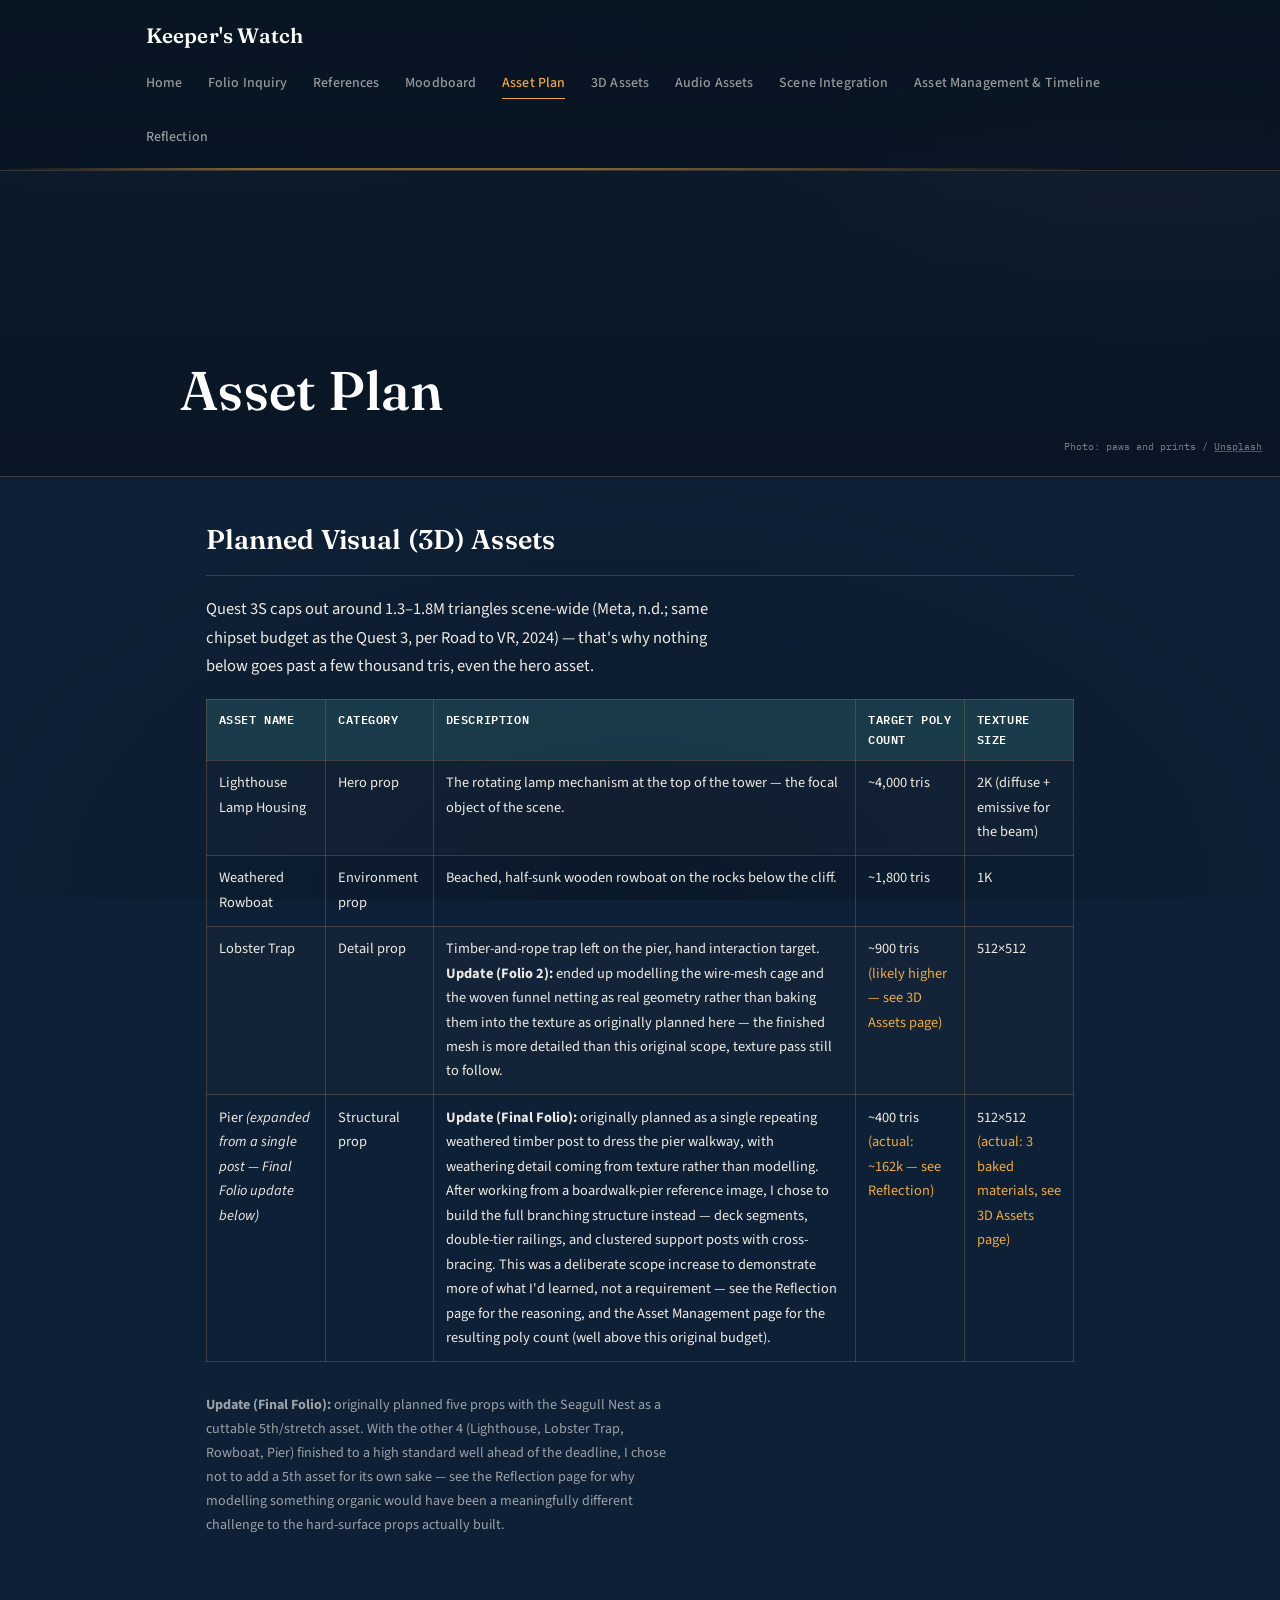
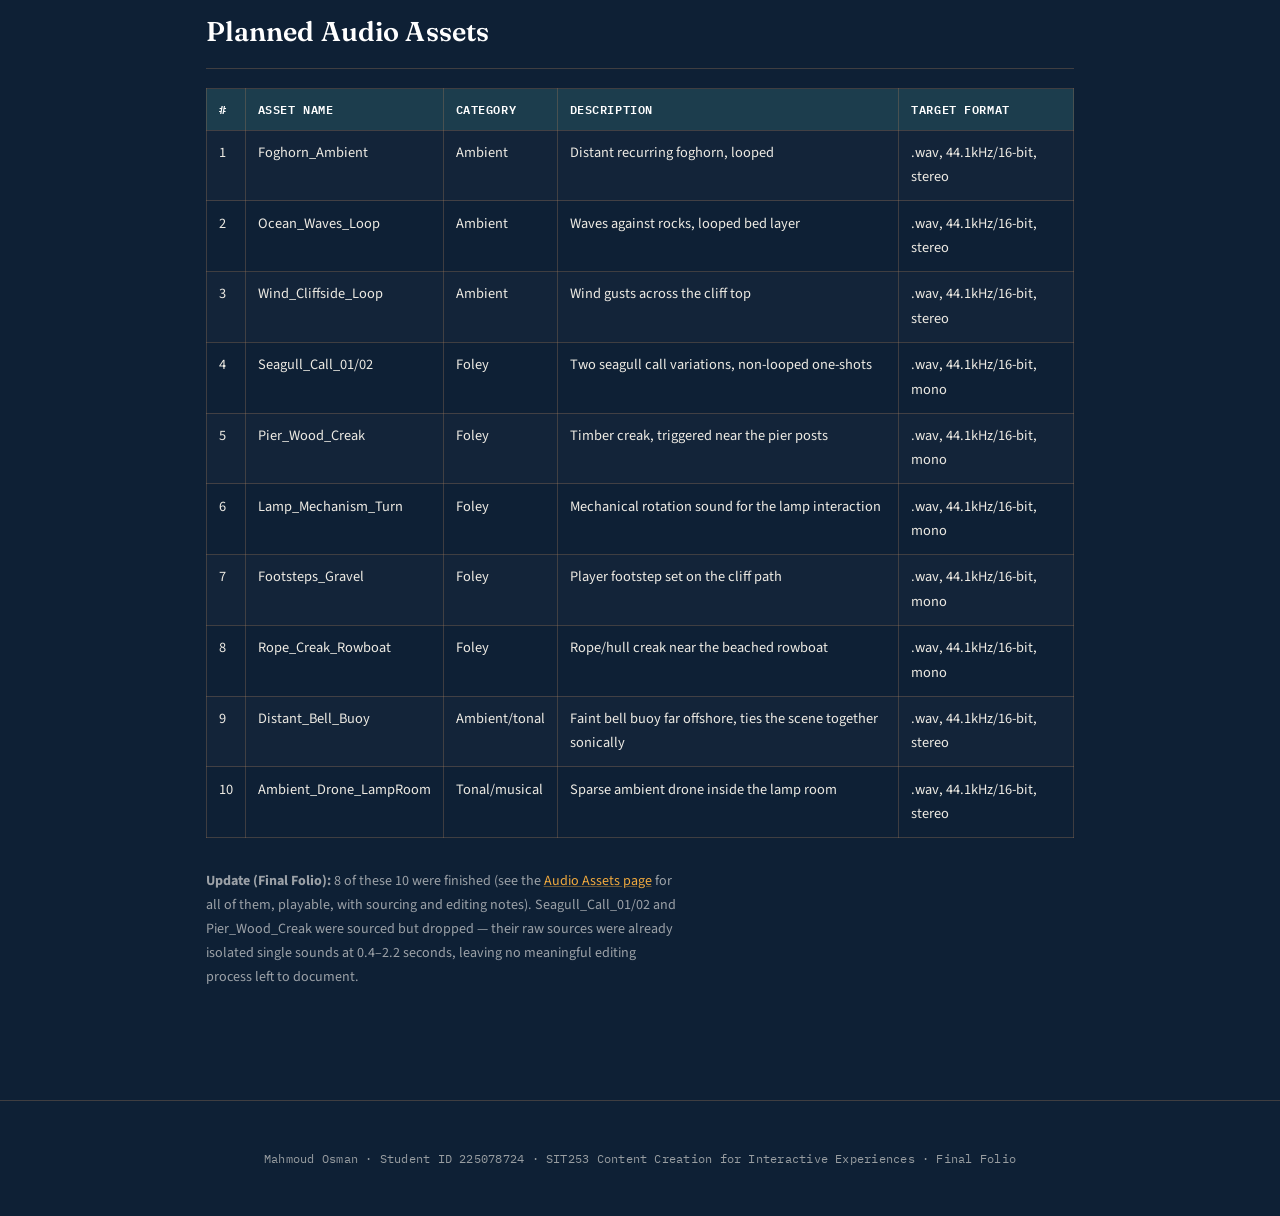
==== commit 379b83a2: "Final cleanup pass: update Asset Plan page, stale footers, timeline status - Asset Plan: Pier and au" ====
--- a/asset-plan.html
+++ b/asset-plan.html
@@ -6,7 +6,7 @@
 <title>Asset Plan — Keeper's Watch</title>
 <link rel="preconnect" href="https://fonts.googleapis.com">
 <link href="https://fonts.googleapis.com/css2?family=Fraunces:opsz,wght@9..144,460;9..144,560;9..144,650&family=Source+Sans+3:wght@400;500;600&family=IBM+Plex+Mono:wght@400;500;600&display=swap" rel="stylesheet">
-<link rel="stylesheet" href="style.css">
+<link rel="stylesheet" href="style.css?v=20260915">
 </head>
 <body>
 <header class="site-header">
@@ -54,17 +54,12 @@
       <td>~900 tris <span style="color:var(--amber)">(likely higher — see 3D Assets page)</span></td><td>512×512</td>
     </tr>
     <tr>
-      <td>Pier Post</td><td>Structural prop</td>
-      <td>Repeating weathered timber post used to dress the pier walkway. Same simplification — weathering/damage detail comes from texture, not modelled variation per post.</td>
-      <td>~400 tris</td><td>512×512</td>
-    </tr>
-    <tr>
-      <td>Seagull Nest <em>(stretch, 5th asset)</em></td><td>Detail prop</td>
-      <td>Small nest on a cliff ledge, adds life/scale to the environment.</td>
-      <td>~600 tris</td><td>512×512</td>
+      <td>Pier <em>(expanded from a single post — Final Folio update below)</em></td><td>Structural prop</td>
+      <td><strong>Update (Final Folio):</strong> originally planned as a single repeating weathered timber post to dress the pier walkway, with weathering detail coming from texture rather than modelling. After working from a boardwalk-pier reference image, I chose to build the full branching structure instead — deck segments, double-tier railings, and clustered support posts with cross-bracing. This was a deliberate scope increase to demonstrate more of what I'd learned, not a requirement — see the Reflection page for the reasoning, and the Asset Management page for the resulting poly count (well above this original budget).</td>
+      <td>~400 tris <span style="color:var(--amber)">(actual: ~162k — see Reflection)</span></td><td>512×512 <span style="color:var(--amber)">(actual: 3 baked materials, see 3D Assets page)</span></td>
     </tr>
   </table>
-  <p style="font-size:0.88rem;color:rgba(217,217,217,0.7)">I've planned five props instead of the required four. The Seagull Nest is the one I can cut if time gets tight — more on that call on the Reflection page.</p>
+  <p style="font-size:0.88rem;color:rgba(217,217,217,0.7)"><strong>Update (Final Folio):</strong> originally planned five props with the Seagull Nest as a cuttable 5th/stretch asset. With the other 4 (Lighthouse, Lobster Trap, Rowboat, Pier) finished to a high standard well ahead of the deadline, I chose not to add a 5th asset for its own sake — see the Reflection page for why modelling something organic would have been a meaningfully different challenge to the hard-surface props actually built.</p>
 
   <h2>Planned Audio Assets</h2>
   <table>
@@ -80,10 +75,11 @@
     <tr><td>9</td><td>Distant_Bell_Buoy</td><td>Ambient/tonal</td><td>Faint bell buoy far offshore, ties the scene together sonically</td><td>.wav, 44.1kHz/16-bit, stereo</td></tr>
     <tr><td>10</td><td>Ambient_Drone_LampRoom</td><td>Tonal/musical</td><td>Sparse ambient drone inside the lamp room</td><td>.wav, 44.1kHz/16-bit, stereo</td></tr>
   </table>
+  <p style="font-size:0.88rem;color:rgba(217,217,217,0.7)"><strong>Update (Final Folio):</strong> 8 of these 10 were finished (see the <a href="audio.html">Audio Assets page</a> for all of them, playable, with sourcing and editing notes). Seagull_Call_01/02 and Pier_Wood_Creak were sourced but dropped — their raw sources were already isolated single sounds at 0.4–2.2 seconds, leaving no meaningful editing process left to document.</p>
 </main>
 
 <footer class="site-footer">
-  Mahmoud Osman · Student ID 225078724 · SIT253 Content Creation for Interactive Experiences · Progressive Folio 2
+  Mahmoud Osman · Student ID 225078724 · SIT253 Content Creation for Interactive Experiences · Final Folio
 </footer>
 </body>
 </html>
--- a/style.css
+++ b/style.css
@@ -19,8 +19,12 @@
 
 * { box-sizing: border-box; }
 
+html { overflow-x: hidden; }
+
 body {
   margin: 0;
+  overflow-x: hidden;
+  width: 100%;
   color: var(--fog);
   font-family: var(--body);
   font-size: 16.5px;
@@ -357,11 +361,14 @@
   background: var(--ink);
   border: 1px solid var(--brown-line);
   border-radius: 6px;
-  padding: 1.3rem;
+  padding: 2rem 2.2rem;
+  margin: 1.2rem 0;
+  width: max-content;
+  min-width: 100%;
   font-family: var(--mono);
   font-size: 0.83rem;
   color: var(--fog);
-  line-height: 1.55;
+  line-height: 1.7;
 }
 
 .status-due { color: var(--amber); font-weight: 600; font-family: var(--mono); font-size: 0.85em; letter-spacing: 0.02em; }
